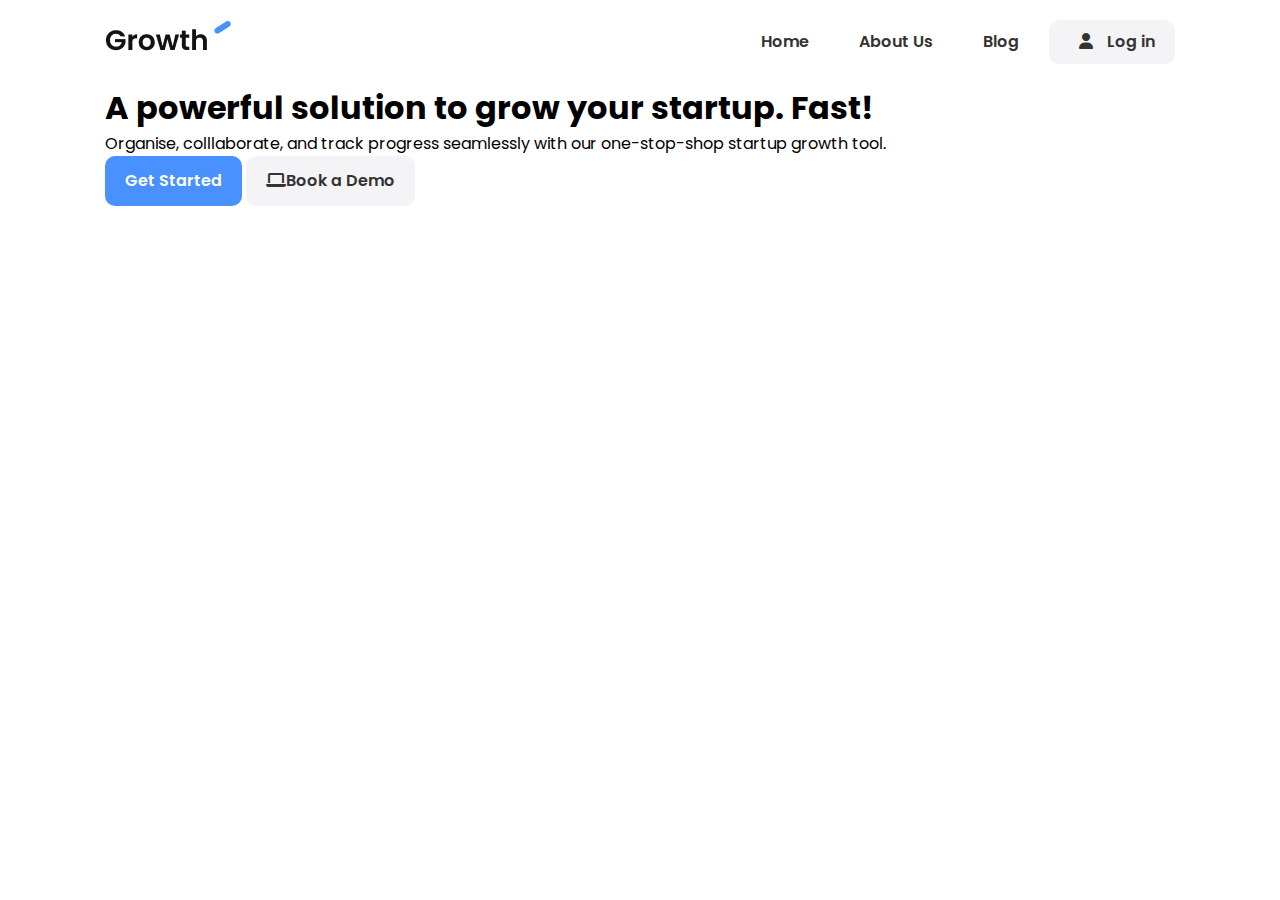
==== Module Exercises/index.html @ d1ed1913 "Hero module started" ====
<!DOCTYPE html>
<html lang="en">
<head>
    <meta charset="UTF-8">
    <meta name="viewport" content="width=device-width, initial-scale=1.0">
    <title>Growth App</title>
    <link rel="preconnect" href="https://fonts.googleapis.com">
    <link rel="preconnect" href="https://fonts.gstatic.com" crossorigin>
    <link href="https://fonts.googleapis.com/css2?family=Poppins:wght@300;400;600;700&display=swap" rel="stylesheet">
    <link rel="stylesheet" href="https://cdnjs.cloudflare.com/ajax/libs/font-awesome/6.7.2/css/all.min.css" integrity="sha512-Evv84Mr4kqVGRNSgIGL/F/aIDqQb7xQ2vcrdIwxfjThSH8CSR7PBEakCr51Ck+w+/U6swU2Im1vVX0SVk9ABhg==" crossorigin="anonymous" referrerpolicy="no-referrer" />



    <link rel="stylesheet" href="CSS/style.css">
    <link rel="shortcut icon" href="images/favicon.ico" type="image/x-icon">
</head>
<!--<body>
    <nav class="navbar">
        <div class="container">
            <div class="logo">
                <a href="index.html">
                    <img src="images/logo.png" alt="logo">
                </a>
            </div>

            <div class="main-menu">
                <ul>
                    <li>
                        <a href="index.html">Home</a>
                    </li>

                    <li>
                        <a href="#">About Us</a>
                    </li>

                    <li>
                        <a href="#">Blog</a>
                    </li>

                    <li>
                        <a class="btn btn-dark" href="#">
                            <i class="fas fa-user"></i> Log in
                        </a>
                    </li>
                </ul>
            </div>
        </div>
    </nav>

    <script src="js/main.js"></script> -->
<body>
    <nav class="navbar">
        <div class="container">
            <div class="logo">
                <a href="index.html">
                    <img src="images/logo.png" alt="logo">
                </a>
            </div>

            <div class="main-menu">
                <ul>
                    <li>
                        <a href="index.html">Home</a>
                    </li>
                    <li>
                        <a href="#">About Us</a>
                    </li>
                    <li>
                        <a href="#">Blog</a>
                    </li>
                    <li>
                        <a class="btn" href="#">
                            <i class="fas fa-user"></i> Log in
                        </a>
                    </li>
                </ul>
            </div>
        </div>
    </nav>

    <!--Hero-->
    <section class="hero">
        <div class="container">
            <div class="hero-content">
                <h1 class="hero-heading text-xxl">
                    A powerful solution to grow your startup. Fast!
                </h1>
                <p class="hero-text">
                    Organise, colllaborate, and track progress seamlessly with our one-stop-shop startup growth tool.
                </p>
                <div class="hero-buttons">
                    <a href="#" class="btn btn-primary">Get Started</a>
                    <a href="#" class="btn"><i class="fas fa-laptop"></i>Book a Demo</a>
                </div>
            </div>
        </div>
    </section>

    
</body>
</html>
---- Module Exercises/CSS/style.css ----
*{
    box-sizing: border-box; /*when adding margin and padding it doesnt affect actual sizes of the elements*/
    margin: 0; /* takes away default margin and paddings */
    padding: 0; /*Everythings reset */
}

:root {
    --primary-color: #4891ff;
    --light-color: #f4f4f6;
    --dark-color: #111;
}


body {
    font-family: 'Poppins', sans-serif;
    font-size: 16px; /* Poppins font added with white background color of the body */
    line-height: 1.5;
    background: #fff;
}

a {
    text-decoration: none; /* takes away underlines */
    color: #333;
}

ul {
    list-style: none;
}

img {
    max-width: 100%; /*image added inside of a div with other widths will not break*/
}

/* Navbar */
.navbar {
    background: #fff;
    padding: 20px;
}

.navbar .container {
    display: flex;
    justify-content: space-between;
    align-items: center;
}

.navbar .main-menu ul {
    display: flex;
}

.navbar ul li a {
    padding: 10px 20px; 
    display: block;
    font-weight: 600;
    transition: 0.5s;

}

.navbar ul li a:hover {
    color: var(--primary-color);
}

.navbar ul li a i{
    margin-right: 10px;
}

.navbar ul li :last-child {
    margin-left: 10px;
}


/* Utility Classes */
.container {
    max-width: 1100px;
    margin: 0 auto; /* 0 for top bottom auto for left right*/
    padding: 0 15px;
}

.container-sm {         /* there will be another container-sm class */
    max-width: 800px;
    margin: 0 auto; /* 0 for top bottom auto for left right*/
    padding: 0 15px;
}


/*Buttons*/

.btn {    /* for the small user icon in the btn class */
    display: inline-block;
    padding: 13px 20px;
    background: var(--light-color);
    color: #333;
    font-weight: 600;
    text-decoration: none;
    border: none;
    border-radius: 10px;
    cursor: pointer;
    transition: 0.5s;
}

.btn :hover {
    opacity: 0.8;
}

.btn-primary {
    background: var(--primary-color);
    color: #fff;
}

.btn-dark {
    background: var(--dark-color);
    color: #fff;
}
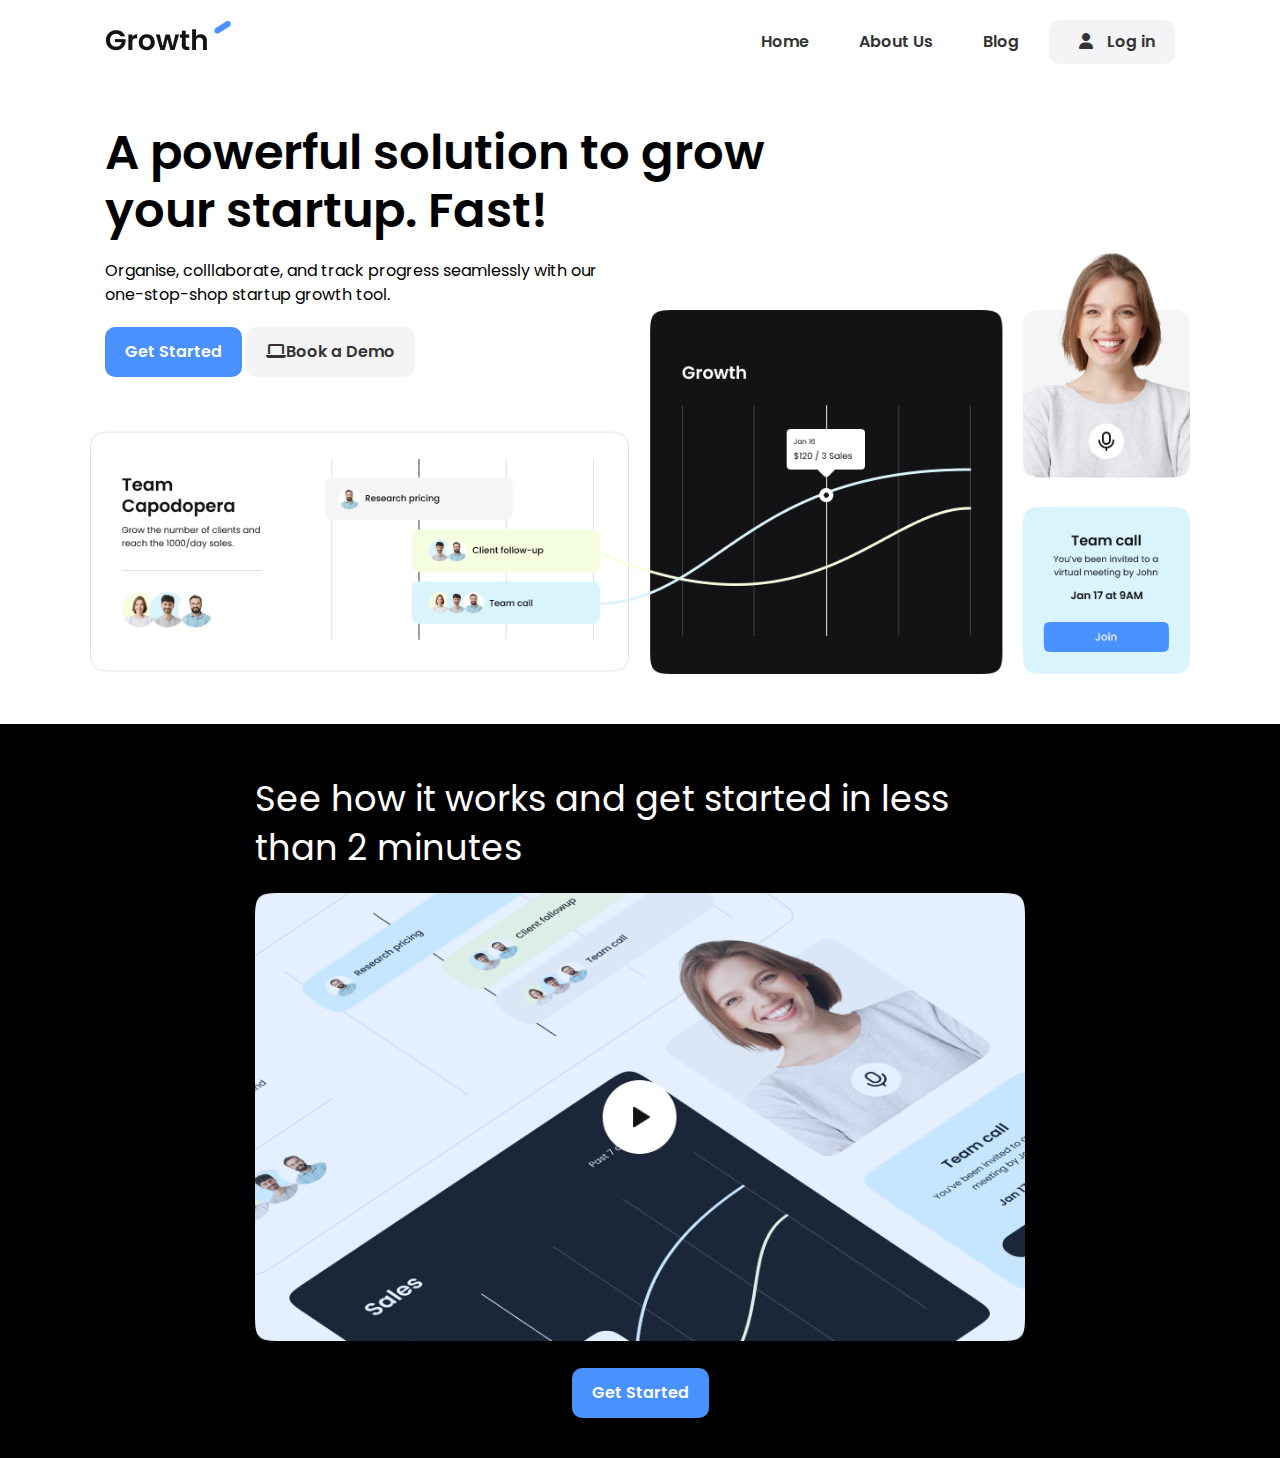
==== commit 379e5d3b: "Video section and hero section  added" ====
--- a/Module Exercises/index.html
+++ b/Module Exercises/index.html
@@ -96,6 +96,23 @@
         </div>
     </section>
 
+    <!--Video-->
+    <section class="video bg-black">
+        <div class="container-sm">
+            <h2 class="video-heading text-xl text-center">
+                See how it works and get started in less than 2 minutes
+            </h2>
+            <div class="video-content">
+                <a href="#">
+                    <img src="images/video-preview.png" alt="video" class="video-preview">
+                </a>
+
+                <a href="#" class="btn btn-primary">Get Started</a>
+
+            </div>
+
+        </div>
+    </section>
     
 </body>
 </html>--- a/Module Exercises/CSS/style.css
+++ b/Module Exercises/CSS/style.css
@@ -66,6 +66,45 @@
 .navbar ul li :last-child {
     margin-left: 10px;
 }
+
+/*hero */
+.hero {
+    margin-bottom: 50px;
+}
+
+.hero .container {
+    background: url('../images/hero-bg.png') no-repeat;
+    background-size: contain;
+    background-position: center bottom;
+    height: 550px;
+}
+
+.hero .hero-content {
+    width: 70%;
+}
+
+.hero .hero-text {
+    width: 70%;
+    margin-bottom: 20px;
+}
+
+/*Video*/
+
+.video {
+    padding: 10px 0 40px;
+}
+
+.video-content {
+    display: flex;
+    flex-direction: column;
+    align-items: center;
+}
+
+.video-preview {
+    margin-bottom: 20px;
+}
+
+
 
 
 /* Utility Classes */
@@ -111,3 +150,70 @@
     color: #fff;
 }
 
+.btn-block {
+    display: block;
+    width: 100%;
+}
+
+/* Text classes */
+
+.text-xxl {
+    font-size: 3rem;
+    line-height: 1.2;
+    font-weight: 600;
+    margin: 40px 0 20px;
+}
+
+.text-xl {
+    font-size: 2.2rem;
+    line-height: 1.4;
+    font-weight: normal;
+    margin: 40px 0 20px;
+}
+
+.text-lg {
+    font-size: 1.8rem;
+    line-height: 1.4;
+    font-weight: normal;
+    margin: 30px 0 20px;
+}
+
+.text-md {
+    font-size: 1.2rem;
+    line-height: 1.4;
+    font-weight: normal;
+    margin: 20px 0 10px;
+}
+
+.text-sm {
+    font-size: 0.9rem;
+    line-height: 1.4;
+    font-weight: normal;
+    margin: 10px 0 5px;
+}
+
+.text-centent {
+    text-align: center;
+}
+
+/*Background*/
+
+.bg-primary {
+    background: var(--primary-color);
+    color: #fff;
+}
+
+.bg-light {
+    background: var(--light-color);
+    color: #333;
+}
+
+.bg-dark {
+    background: var(--dark-color);
+    color: #fff;
+}
+
+.bg-black {
+    background: #000;
+    color: #fff;
+}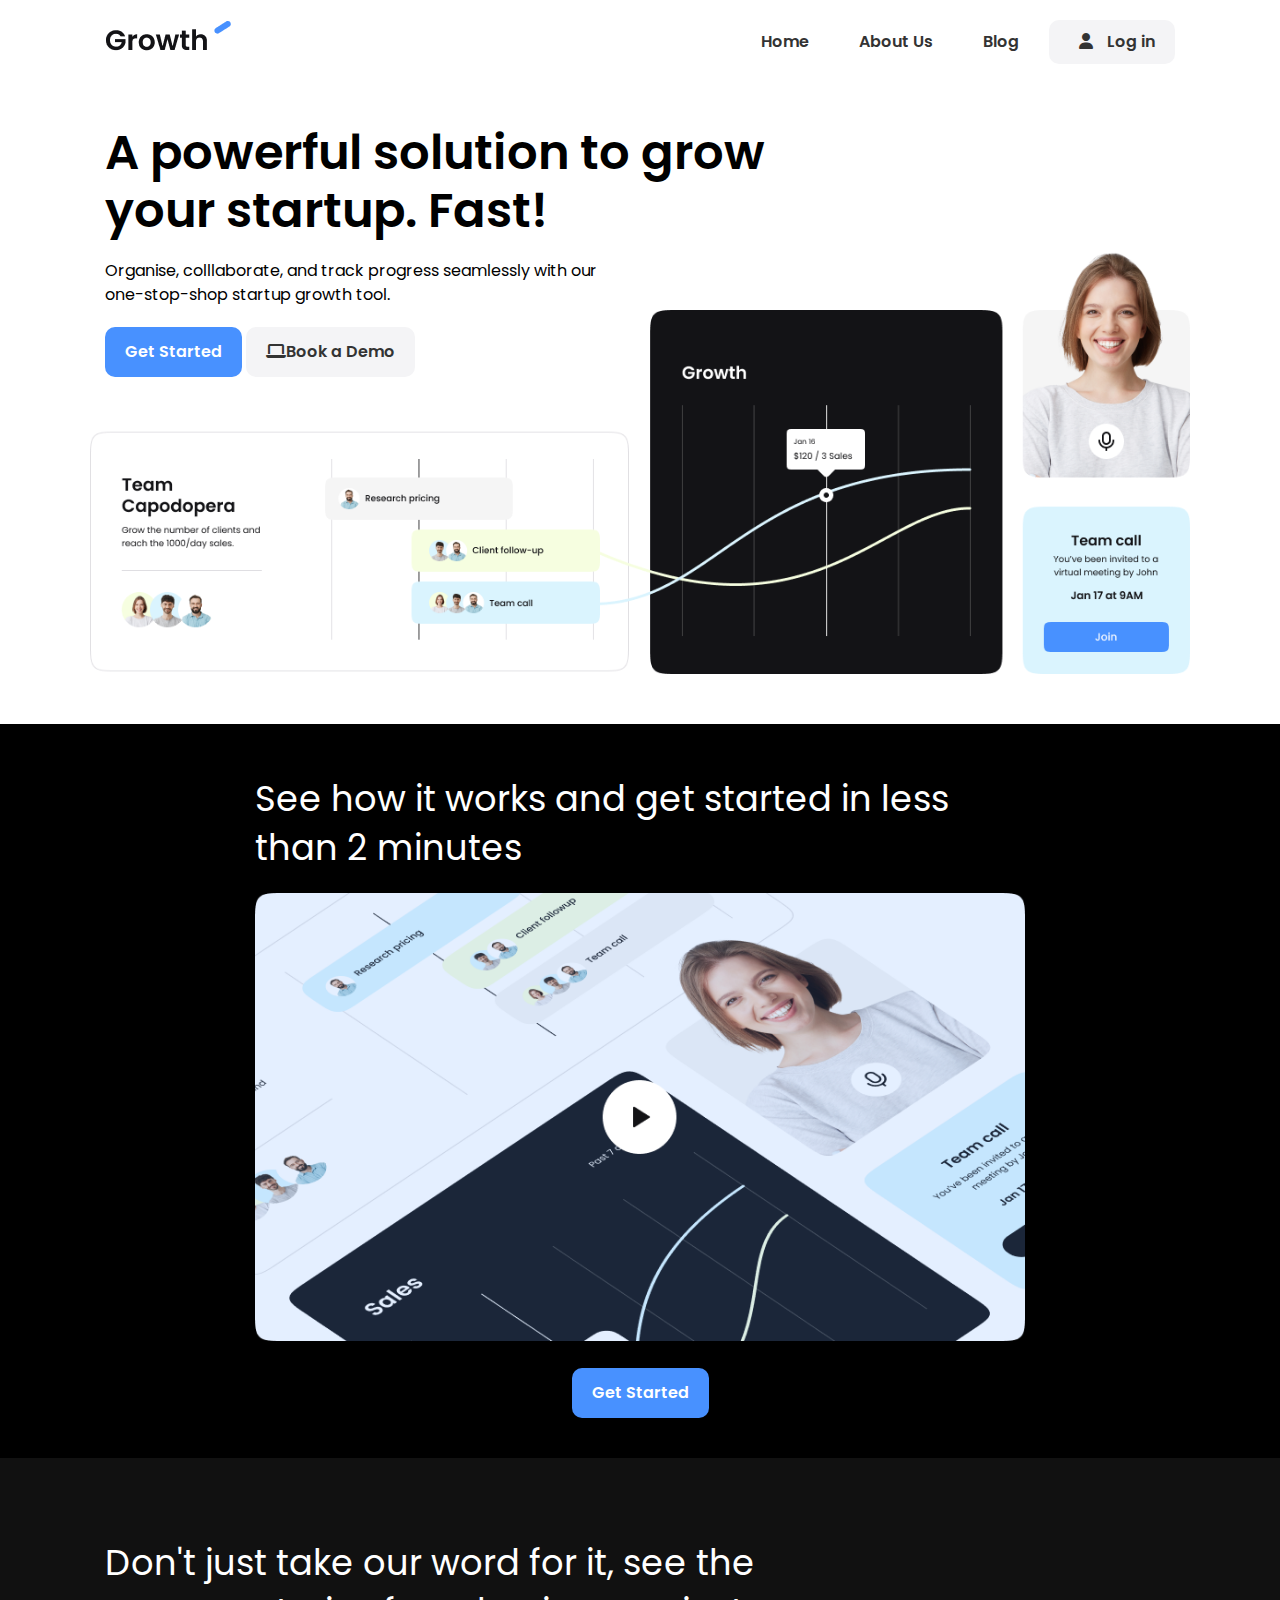
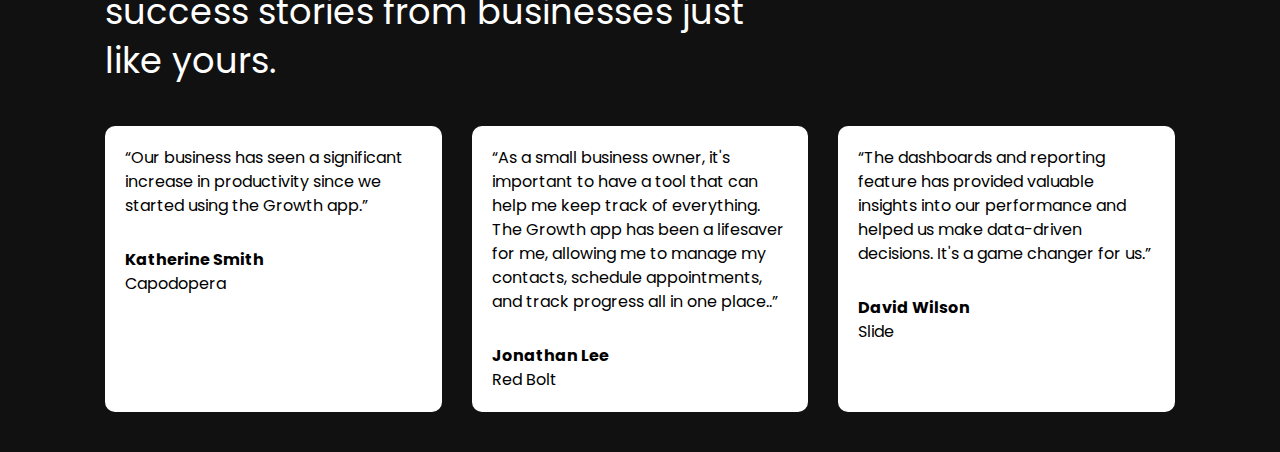
==== commit 80978f2f: "Testimonials section added and learned about CSS-Grid" ====
--- a/Module Exercises/index.html
+++ b/Module Exercises/index.html
@@ -113,6 +113,40 @@
 
         </div>
     </section>
+
+    <section class="testimonials bg-dark">
+        <div class="container">
+            <h3 class="testimonials-heading text-xl">Don't just take our word for it, see the success  stories from businesses just like yours.
+            </h3>
+
+            <div class="testimonials-grid">
+                <div class="card">
+                    <p>
+                        “Our business has seen a significant increase in productivity since we started using the Growth app.”
+                    </p>
+
+                    <p>Katherine Smith</p>
+                    <p>Capodopera</p>
+                </div>
+
+                <div class="card">
+                    <p>“As a small business owner, it's important to have a tool that can help me keep track of everything. The Growth app has been a lifesaver for me, allowing me to manage my contacts, schedule appointments, and track progress all in one place..”</p>
+
+                    <p>Jonathan Lee</p>
+                    <p>Red Bolt</p>
+                </div>
+
+                <div class="card">
+                    <p>“The dashboards and reporting feature has provided valuable insights into our performance and helped us make data-driven decisions. It's a game changer for us.”</p>
+
+                    <p>David Wilson</p>
+                    <p>Slide</p>
+                </div>
+
+
+            </div>
+        </div>
+    </section>
     
 </body>
 </html>--- a/Module Exercises/CSS/style.css
+++ b/Module Exercises/CSS/style.css
@@ -104,7 +104,27 @@
     margin-bottom: 20px;
 }
 
-
+/*Testimonials*/
+
+.testimonials {
+    padding: 40px 0;
+}
+
+.testimonials .testimonials-heading {
+    width: 700px;
+    margin-bottom: 40px;
+}
+
+.testimonials-grid {
+    display: grid;
+    grid-template-columns: repeat(3, 1fr);
+    gap: 30px;
+}
+
+.testimonials .card p:nth-child(2) {
+    margin-top: 30px;
+    font-weight: bold;
+}
 
 
 /* Utility Classes */
@@ -216,4 +236,14 @@
 .bg-black {
     background: #000;
     color: #fff;
+}
+
+
+/*card */
+
+.card {
+    background: #fff;
+    color: #000;
+    border-radius: 10px;
+    padding: 20px;
 }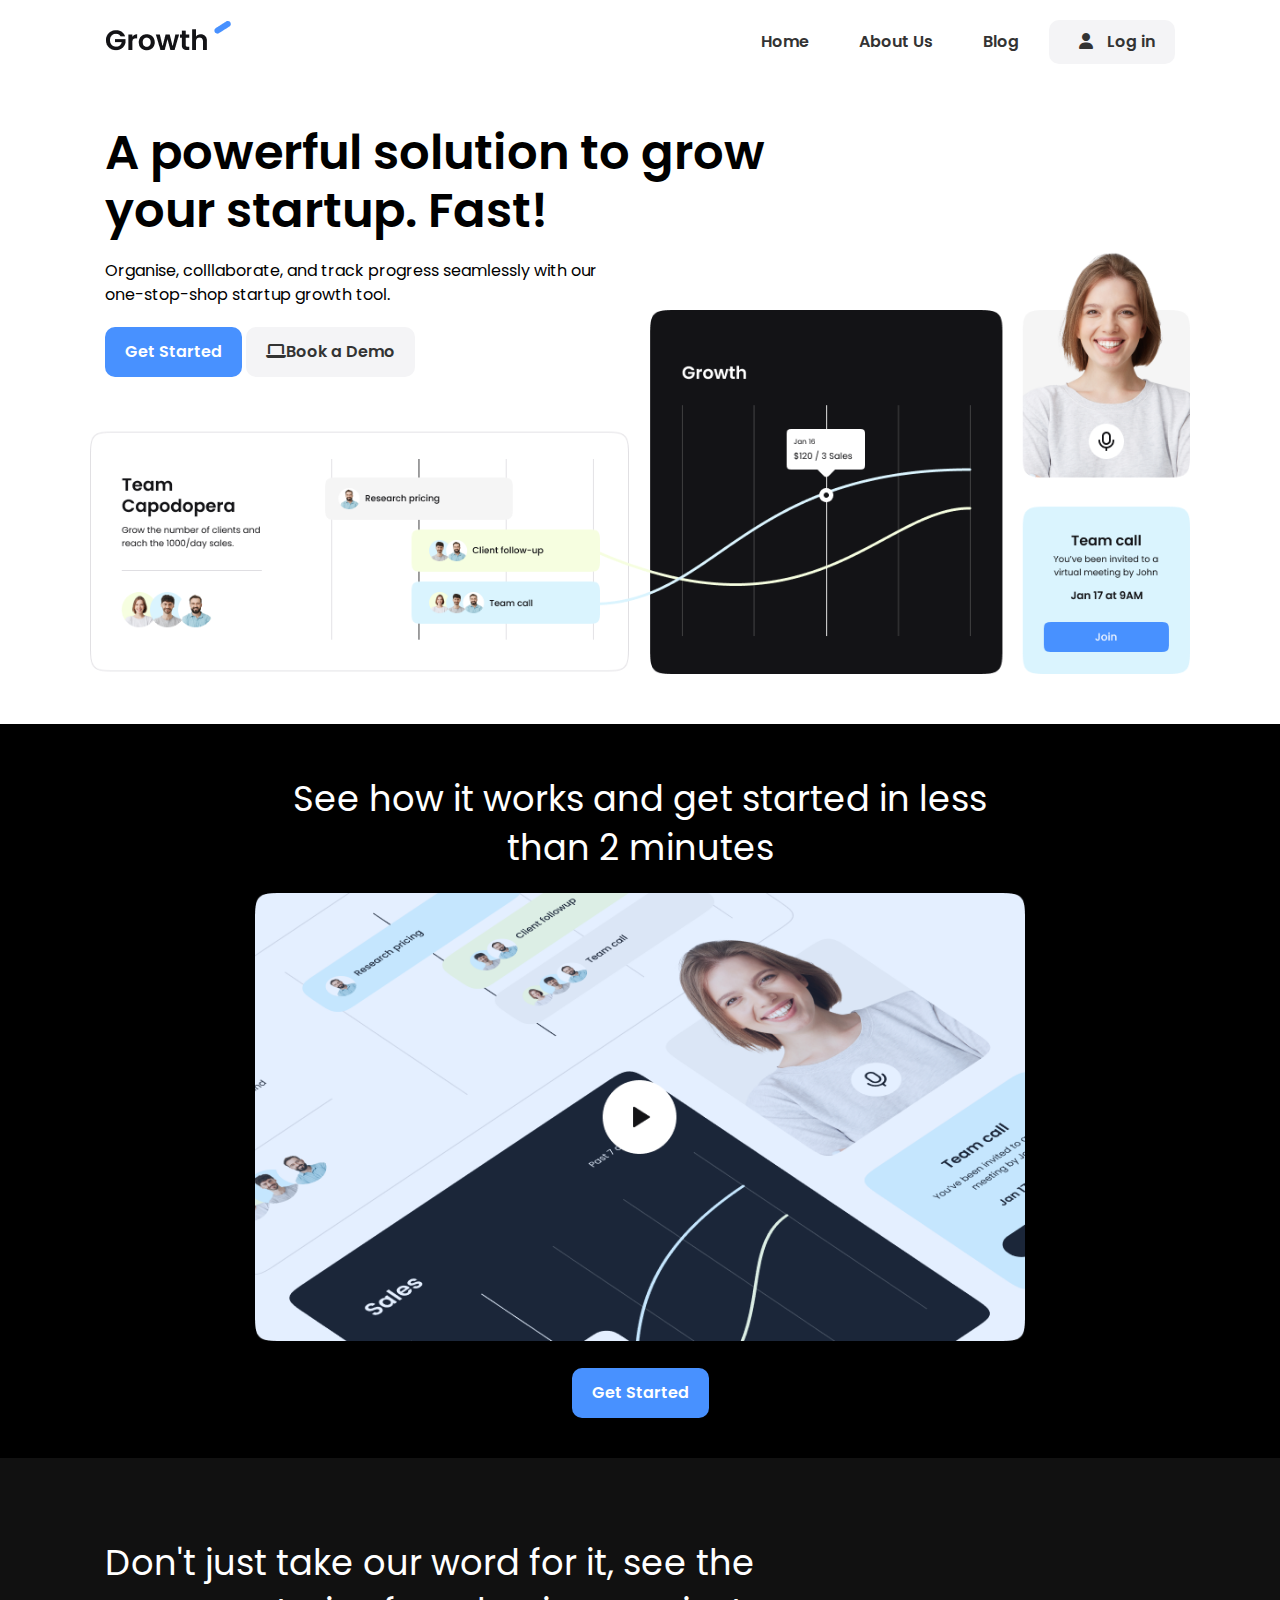
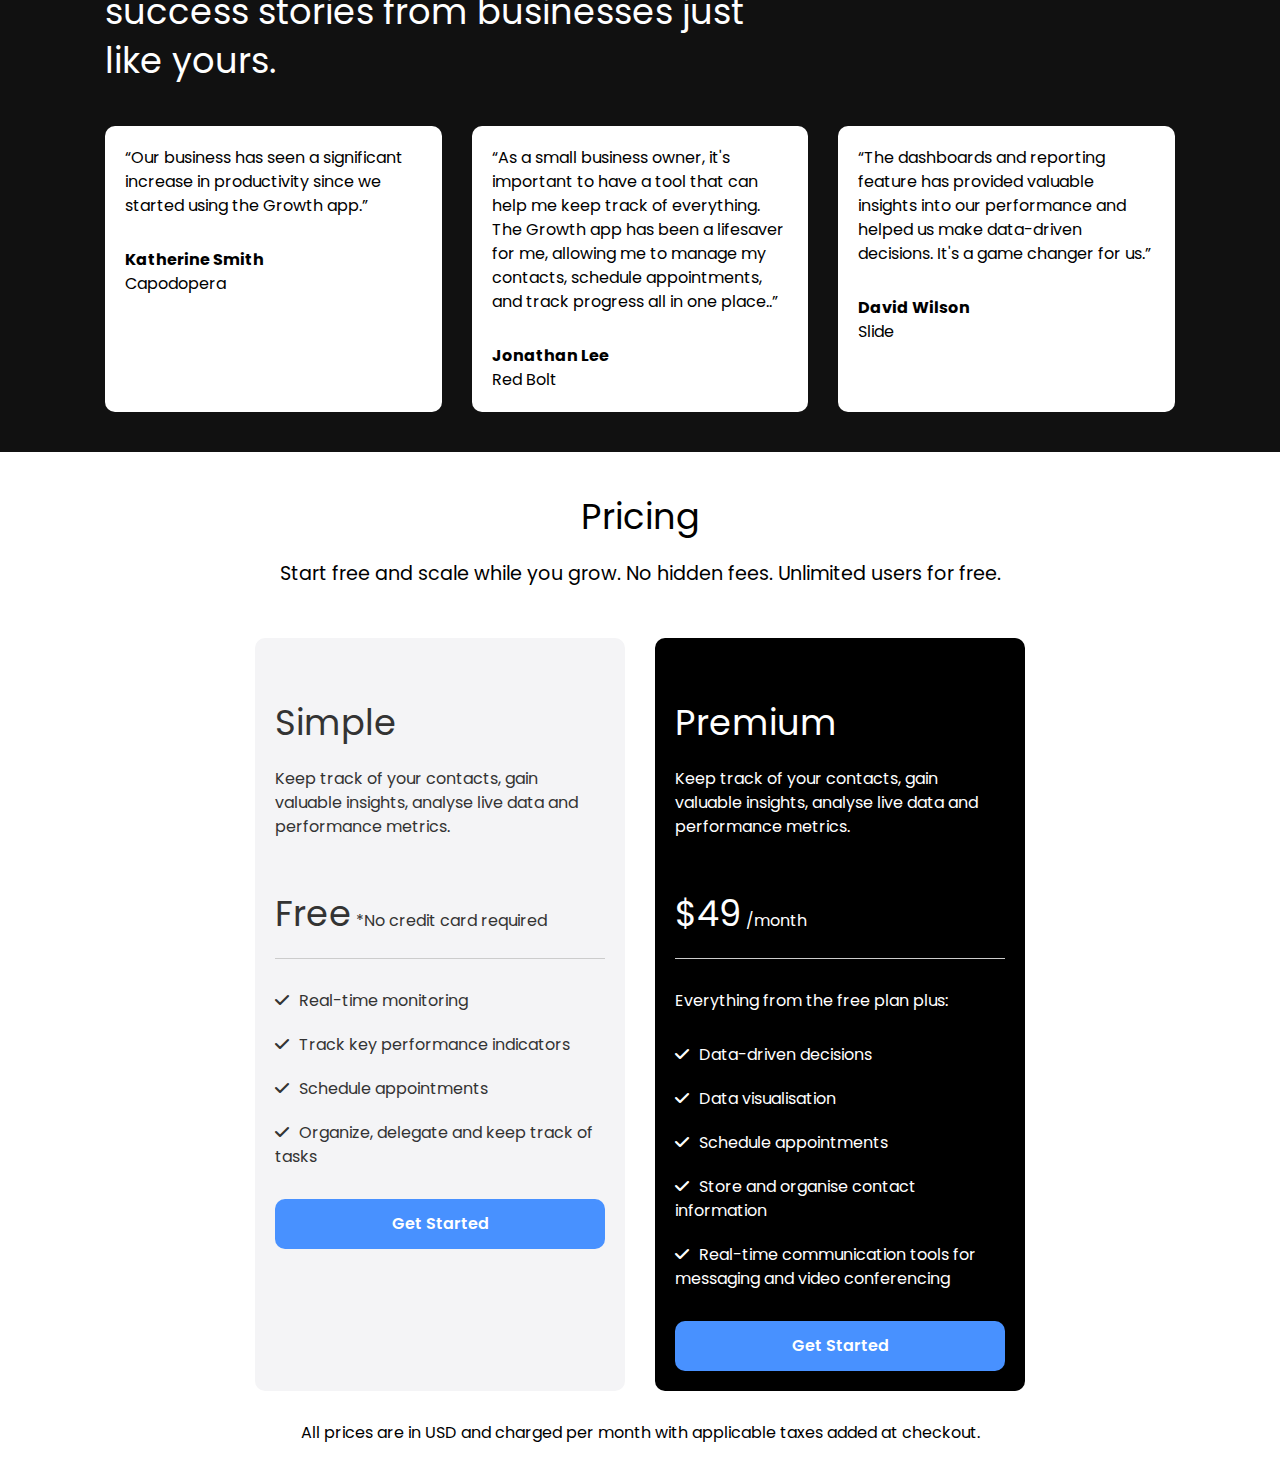
==== commit 28ade6ed: "pricing section is added with grid" ====
--- a/Module Exercises/index.html
+++ b/Module Exercises/index.html
@@ -147,6 +147,106 @@
             </div>
         </div>
     </section>
+
+    <!--Pricing-->
+    <section class="pricing">
+        <div class="container-sm">
+            <h3 class="pricing-heading text-xl text-center">
+                Pricing
+            </h3>
+
+            <p class="pricing-subheading text-md text-center">
+                Start free and scale while you grow. No hidden fees. Unlimited users for free.
+            </p>
+
+            <div class="pricing-grid">
+                <!--Pricing card 1-->
+                <div class="card bg-light">
+                    <div class="pricing-card-header">
+                        <h4 class="pricing-card-heading text-xl">
+                            Simple
+                        </h4>
+                        <p class="pricing-card-subheading">
+                            Keep track of your contacts, gain valuable insights, analyse live data and performance metrics.
+                        </p> 
+
+                        <p class="pricing-card-price">
+                            <span class="text-xl">Free</span>
+                            *No credit card required
+                        </p>
+
+                    </div>
+
+                    <div class="pricing-card-body">
+                        <ul>
+                            <li>
+                                <i class="fas fa-check"></i>Real-time monitoring
+                            </li>
+                            <li>
+                                <i class="fas fa-check"></i>Track key performance indicators
+                            </li>
+                            <li>
+                                <i class="fas fa-check"></i>Schedule appointments
+                            </li>
+                            <li>
+                                <i class="fas fa-check"></i>Organize, delegate and keep track of tasks
+                            </li>
+                        </ul>
+
+                        <a href="#" class="btn btn-primary btn-block">Get Started</a>
+
+                    </div>
+                </div>
+
+                <!--Pricing card 2-->
+                <div class="card bg-black">
+                    <div class="pricing-card-header">
+                        <h4 class="pricing-card-heading text-xl">
+                            Premium
+                        </h4>
+                        <p class="pricing-card-subheading">
+                            Keep track of your contacts, gain valuable insights, analyse live data and performance metrics.
+                        </p> 
+
+                        <p class="pricing-card-price">
+                            <span class="text-xl">$49</span>
+                            /month
+                        </p>
+
+                    </div>
+
+                    <div class="pricing-card-body">
+                        <p>Everything from the free plan plus:</p>
+                        <ul>
+                            <li>
+                                <i class="fas fa-check"></i>Data-driven decisions
+                            </li>
+                            <li>
+                                <i class="fas fa-check"></i>Data visualisation
+                            </li>
+                            <li>
+                                <i class="fas fa-check"></i>Schedule appointments
+                            </li>
+                            <li>
+                                <i class="fas fa-check"></i>Store and organise contact information
+                            </li>
+                            <li>
+                                <i class="fas fa-check"></i>Real-time communication tools for messaging and video conferencing
+                            </li>
+                        </ul>
+
+                        <a href="#" class="btn btn-primary btn-block">Get Started</a>
+
+                    </div>
+                </div>
+
+
+            </div>
+            <p class="pricing-card-footer text-center">
+                All prices are in USD and charged per month with applicable taxes added at checkout.
+            </p>
+        </div>
+    </section>
     
 </body>
 </html>--- a/Module Exercises/CSS/style.css
+++ b/Module Exercises/CSS/style.css
@@ -126,6 +126,40 @@
     font-weight: bold;
 }
 
+/*Pricing grid*/
+
+.pricing-grid {
+    display: grid;
+    grid-template-columns: repeat(2, 1fr);
+    gap: 30px;
+    margin-top: 50px;
+}
+
+.pricing .pricing-card-subheading {
+    margin-bottom: 30px;
+}
+
+.pricing .pricing-card-price {
+    margin-bottom: 30px;
+    padding: 20px 0;
+    border-bottom: 1px solid #ccc;
+}
+
+.pricing ul {
+    margin: 30px 0;
+}
+
+.pricing ul li {
+    margin-bottom: 20px;
+}
+
+.pricing ul li i {
+    margin-right: 10px;
+}
+
+.pricing .pricing-card-footer {
+    margin: 30px 0;
+}
 
 /* Utility Classes */
 .container {
@@ -138,6 +172,15 @@
     max-width: 800px;
     margin: 0 auto; /* 0 for top bottom auto for left right*/
     padding: 0 15px;
+}
+
+/*card */
+
+.card {
+    background: #fff;
+    color: #000;
+    border-radius: 10px;
+    padding: 20px;
 }
 
 
@@ -153,6 +196,7 @@
     border: none;
     border-radius: 10px;
     cursor: pointer;
+    text-align: center;
     transition: 0.5s;
 }
 
@@ -212,7 +256,7 @@
     margin: 10px 0 5px;
 }
 
-.text-centent {
+.text-center {
     text-align: center;
 }
 
@@ -239,11 +283,3 @@
 }
 
 
-/*card */
-
-.card {
-    background: #fff;
-    color: #000;
-    border-radius: 10px;
-    padding: 20px;
-}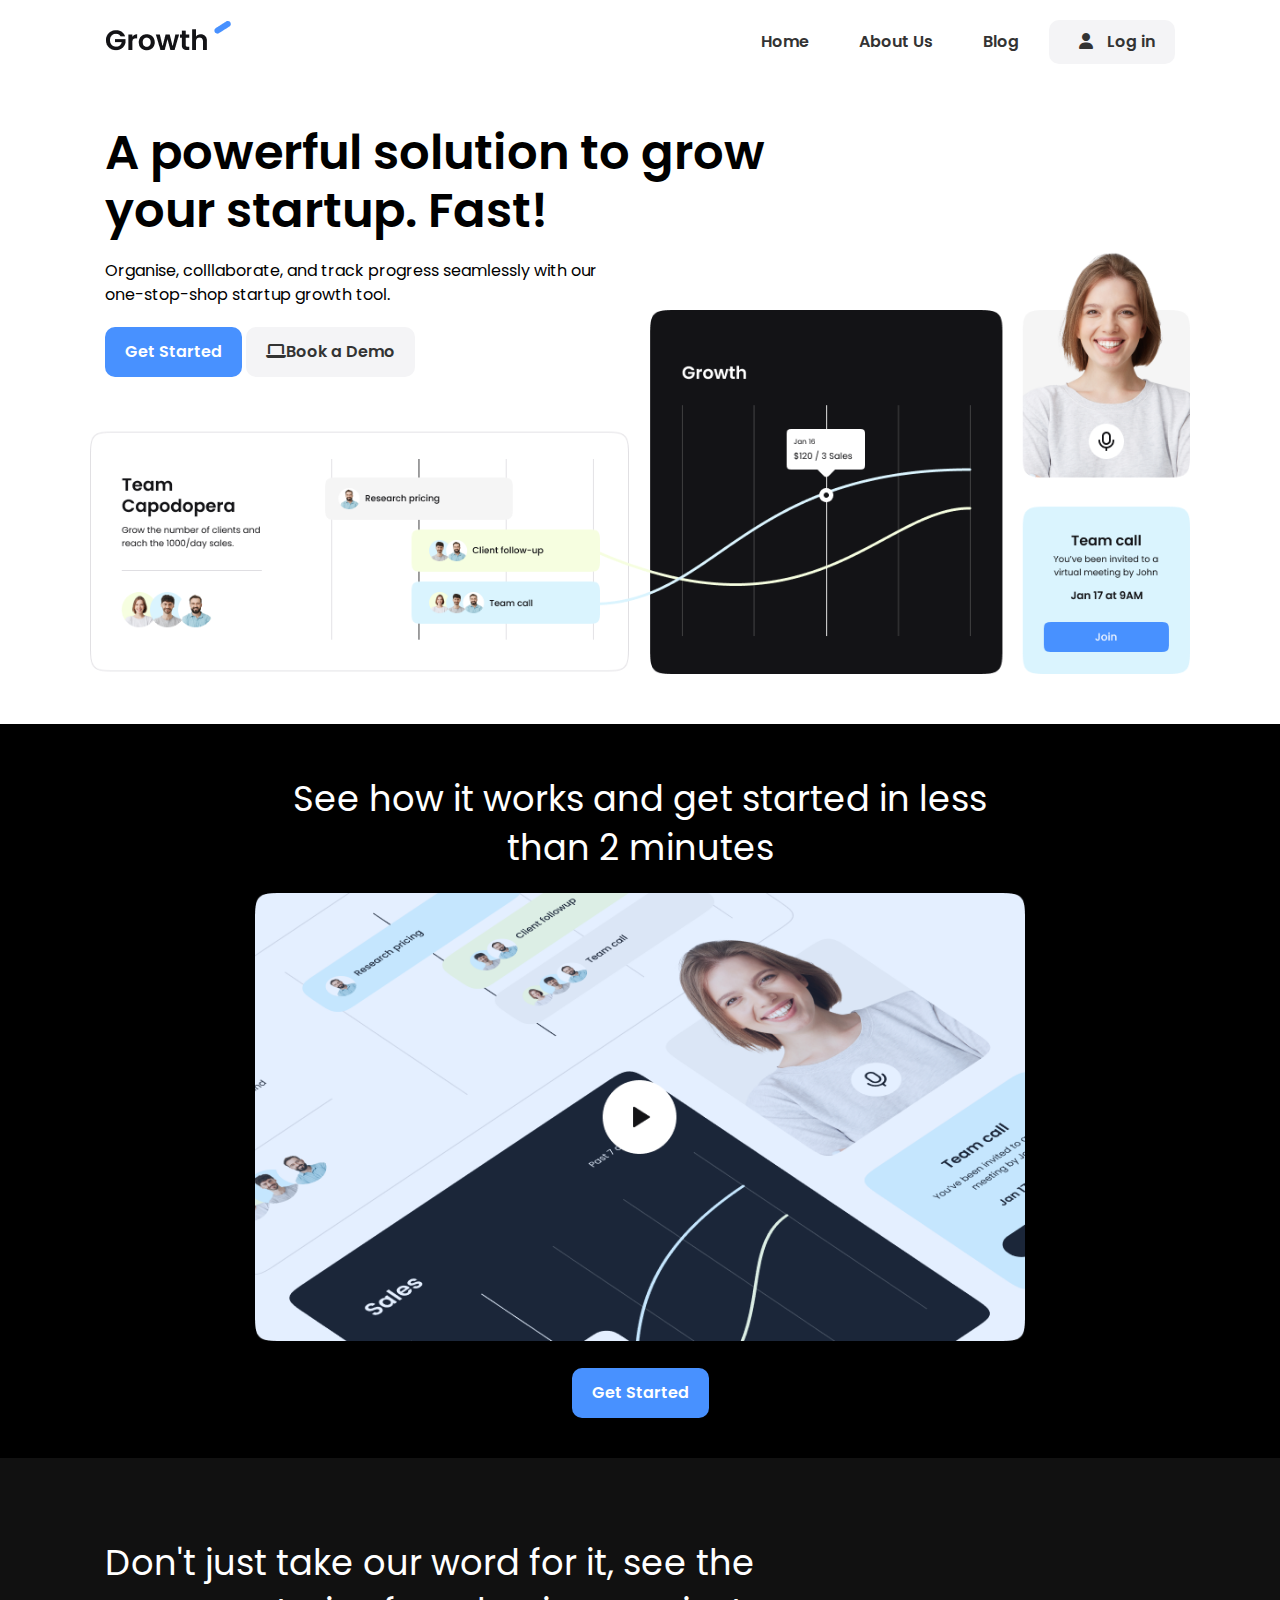
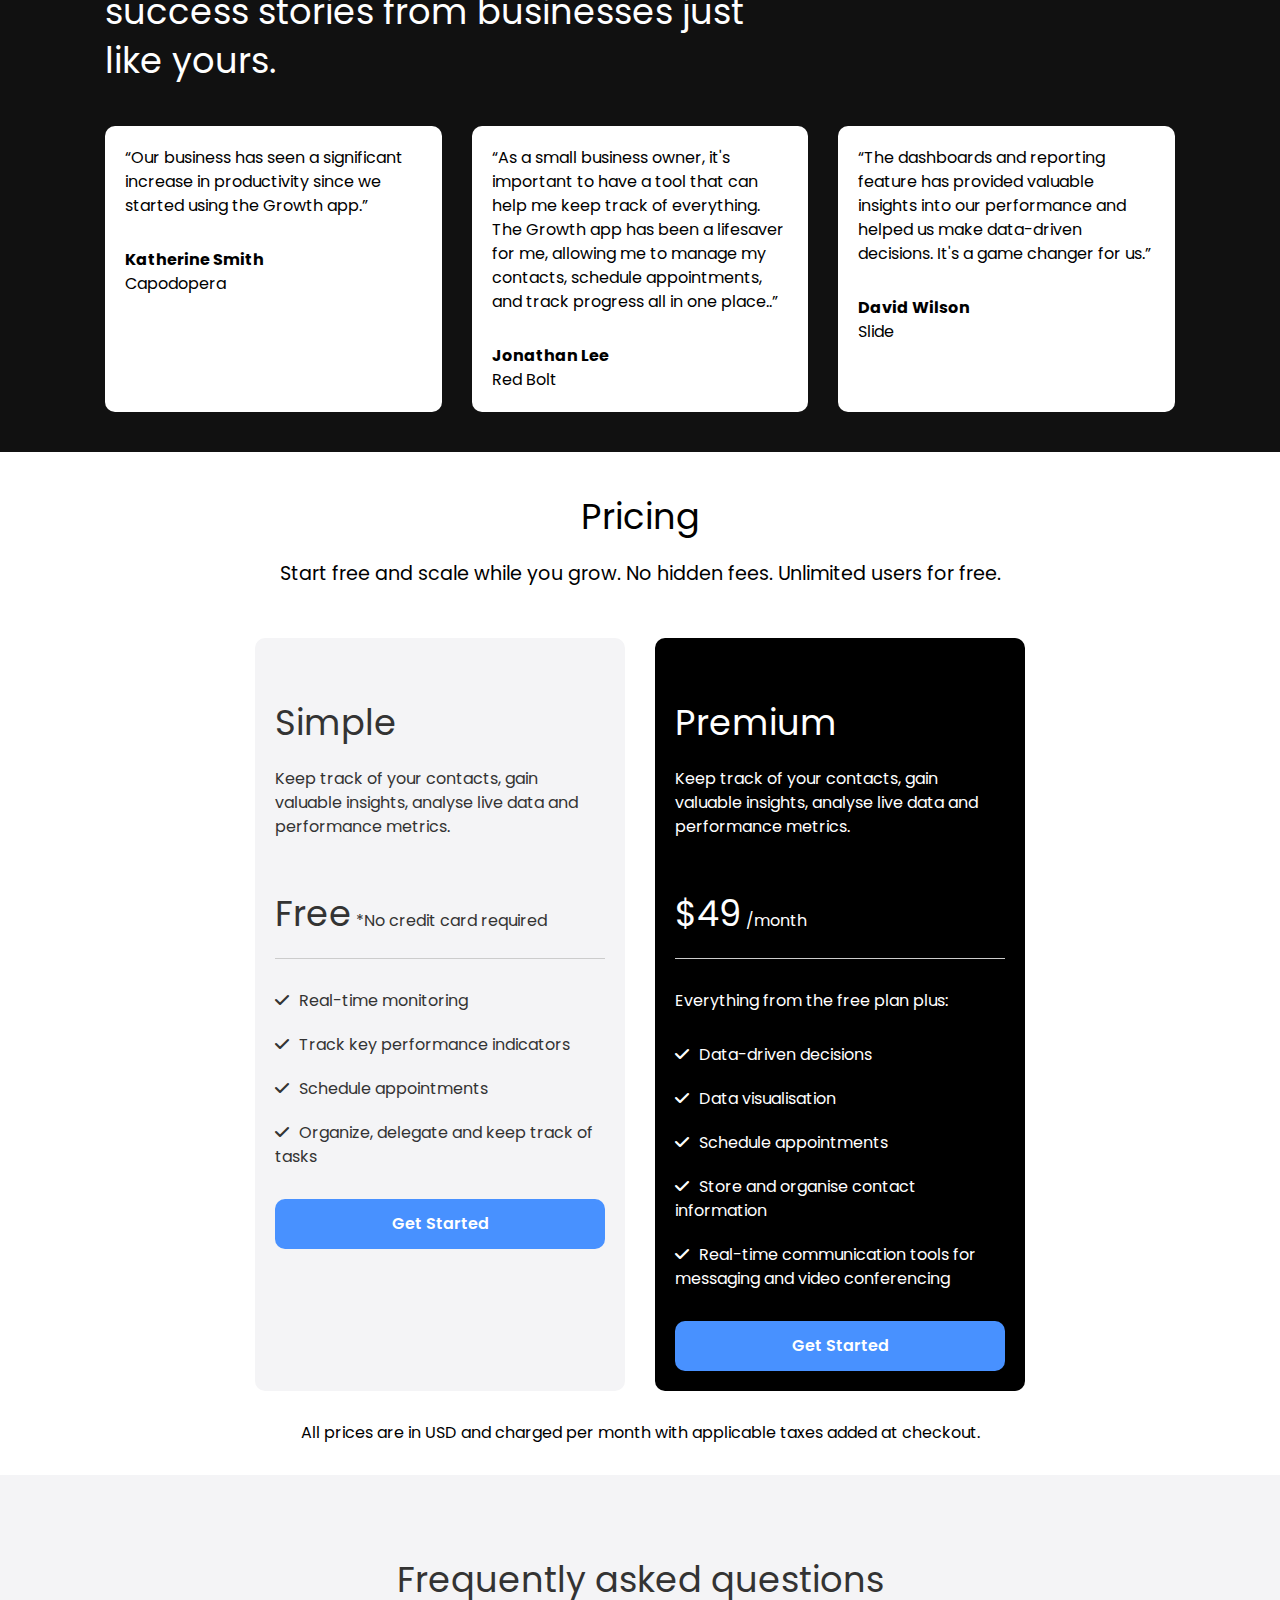
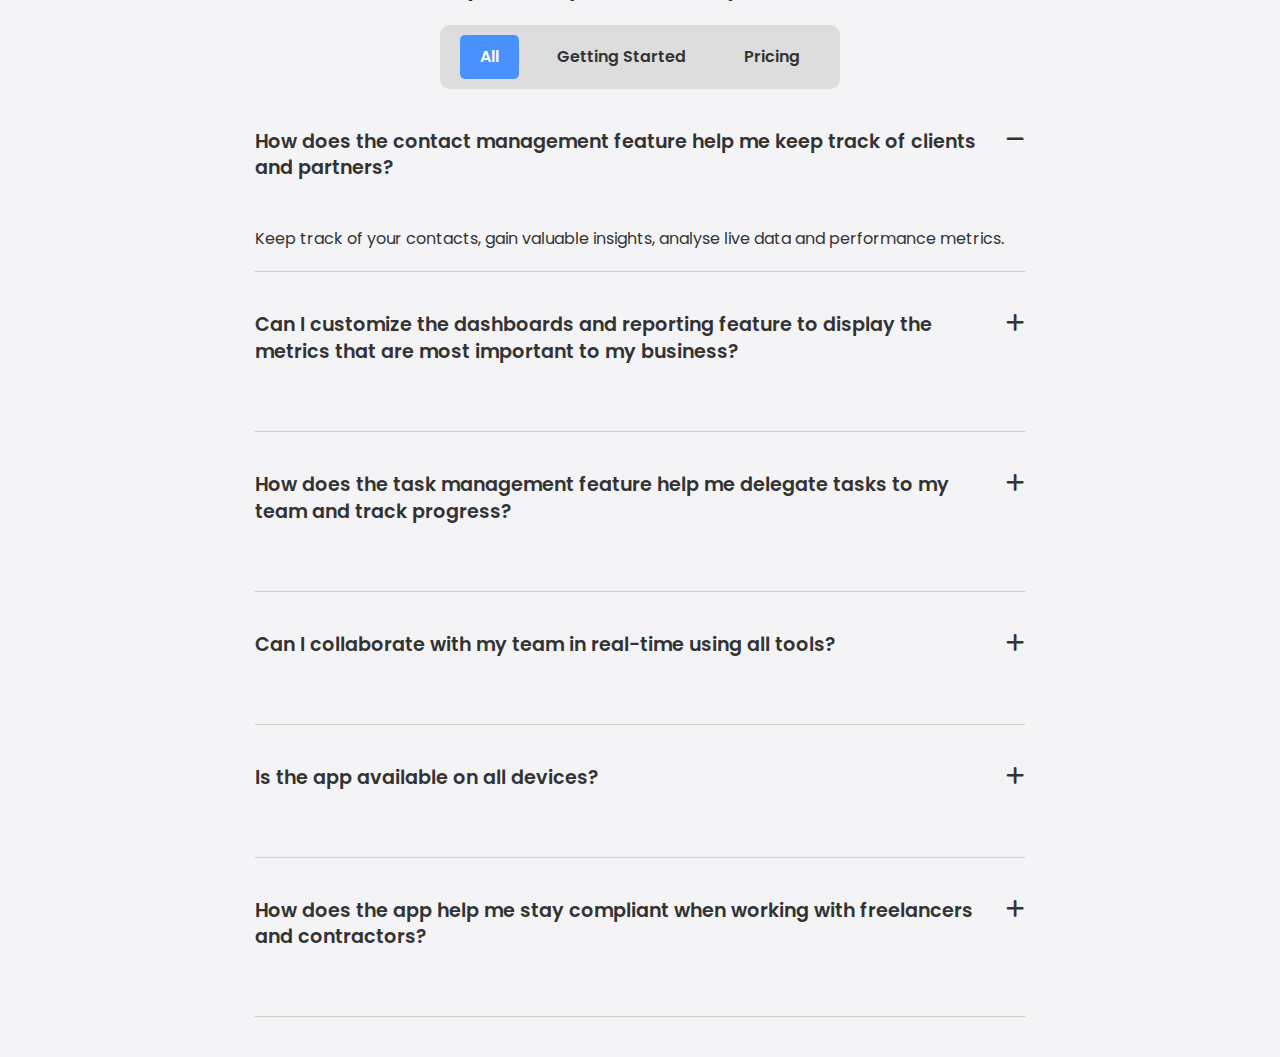
==== commit f20cd8a7: "FAQ section added" ====
--- a/Module Exercises/index.html
+++ b/Module Exercises/index.html
@@ -247,6 +247,118 @@
             </p>
         </div>
     </section>
-    
+
+    <section class="faq bg-light">
+        <div class="container-sm">
+            <h3 class="text-xl text-center">
+                Frequently asked questions
+            </h3>
+            <ul class="faq-menu">
+                <li class="active">All</li>
+                <li>Getting Started</li>
+                <li>Pricing</li>
+            </ul>
+
+            <div class="faq-content">
+                <div class="faq-group">
+                    <div class="faq-group-header">
+                        <h4 class="text-md">
+                            How does the contact management feature help me keep track of clients and partners?
+                        </h4>
+                        <i class="fas fa-minus"></i>
+                    </div>
+                    <div class="faq-group-body open">
+                        <p>Keep track of your contacts, gain valuable insights, analyse live data and performance metrics.</p>
+                    </div>
+
+                </div>
+
+                <div class="faq-group">
+                    <div class="faq-group-header">
+                      <h4 class="text-md">
+                        Can I customize the dashboards and reporting feature to display
+                        the metrics that are most important to my business?
+                      </h4>
+                      <i class="fas fa-plus"></i>
+                    </div>
+                    <div class="faq-group-body">
+                      <p>
+                        Lorem, ipsum dolor sit amet consectetur adipisicing elit. Ad
+                        culpa enim blanditiis rem ipsum aliquam, unde iste fugit
+                        praesentium eos?
+                      </p>
+                    </div>
+                  </div>
+        
+                  <div class="faq-group">
+                    <div class="faq-group-header">
+                      <h4 class="text-md">
+                        How does the task management feature help me delegate tasks to
+                        my team and track progress?
+                      </h4>
+                      <i class="fas fa-plus"></i>
+                    </div>
+                    <div class="faq-group-body">
+                      <p>
+                        Lorem ipsum dolor sit amet, consectetur adipisicing elit.
+                        Incidunt, a! Quaerat, voluptatum. Animi molestias ex quasi
+                        explicabo minima perferendis commodi.
+                      </p>
+                    </div>
+                  </div>
+        
+                  <div class="faq-group">
+                    <div class="faq-group-header">
+                      <h4 class="text-md">
+                        Can I collaborate with my team in real-time using all tools?
+                      </h4>
+                      <i class="fas fa-plus"></i>
+                    </div>
+                    <div class="faq-group-body">
+                      <p>
+                        Lorem, ipsum dolor sit amet consectetur adipisicing elit.
+                        Obcaecati doloremque assumenda aut dolorem recusandae quibusdam
+                        aliquid. Repellat animi quam vitae.
+                      </p>
+                    </div>
+                  </div>
+        
+                  <div class="faq-group">
+                    <div class="faq-group-header">
+                      <h4 class="text-md">Is the app available on all devices?</h4>
+                      <i class="fas fa-plus"></i>
+                    </div>
+                    <div class="faq-group-body">
+                      <p>
+                        Lorem, ipsum dolor sit amet consectetur adipisicing elit.
+                        Obcaecati doloremque assumenda aut dolorem recusandae quibusdam
+                        aliquid. Repellat animi quam vitae.
+                      </p>
+                    </div>
+                  </div>
+        
+                  <div class="faq-group">
+                    <div class="faq-group-header">
+                      <h4 class="text-md">
+                        How does the app help me stay compliant when working with
+                        freelancers and contractors?
+                      </h4>
+                      <i class="fas fa-plus"></i>
+                    </div>
+                    <div class="faq-group-body">
+                      <p>
+                        Lorem, ipsum dolor sit amet consectetur adipisicing elit.
+                        Obcaecati doloremque assumenda aut dolorem recusandae quibusdam
+                        aliquid. Repellat animi quam vitae.
+                      </p>
+                    </div>
+                  </div>
+        
+            </div>
+
+        </div>
+    </section>
+
+    <script src="js/main.js"></script>
 </body>
 </html>--- a/Module Exercises/CSS/style.css
+++ b/Module Exercises/CSS/style.css
@@ -160,6 +160,69 @@
 .pricing .pricing-card-footer {
     margin: 30px 0;
 }
+
+/*Faq*/
+
+.faq {
+    padding: 40px 0;
+}
+
+.faq .faq-group {
+    border-bottom: 1px solid #ccc;
+    padding-bottom: 20px;
+}
+
+.faq .faq-group .faq-group-header {
+    padding: 20px 0;
+    margin-bottom: 15px;
+    position: relative;
+}
+
+.faq .faq-group .faq-group-header h4 {
+    font-weight: 600;
+    width: 95%;
+}
+
+.faq .faq-group .faq-group-header i {
+    position: absolute;
+    right: 0;
+    top: 40px;
+    font-size: 1.3rem;
+    cursor: pointer;
+}
+
+.faq .faq-group .faq-group-body {
+    display: none;
+}
+
+.faq .faq-group .faq-group-body.open {          /* here .open works like if else statement. If it has a class named open then it'll show the body*/
+    display: block;
+}
+
+.faq ul.faq-menu {
+    max-width: 400px;
+    margin: auto;
+    display: flex;
+    justify-content: space-between;
+    align-items: center;
+    background: #ddd;
+    padding: 10px 20px;
+    border-radius: 10px;
+    font-weight: 600;
+    cursor: pointer;
+}
+
+.faq ul.faq-menu li {
+    padding: 10px 20px;
+    border-radius: 5px;
+    text-align: center;
+}
+
+.faq ul.faq-menu li.active {
+    background: var(--primary-color);
+    color: #fff;
+}
+
 
 /* Utility Classes */
 .container {
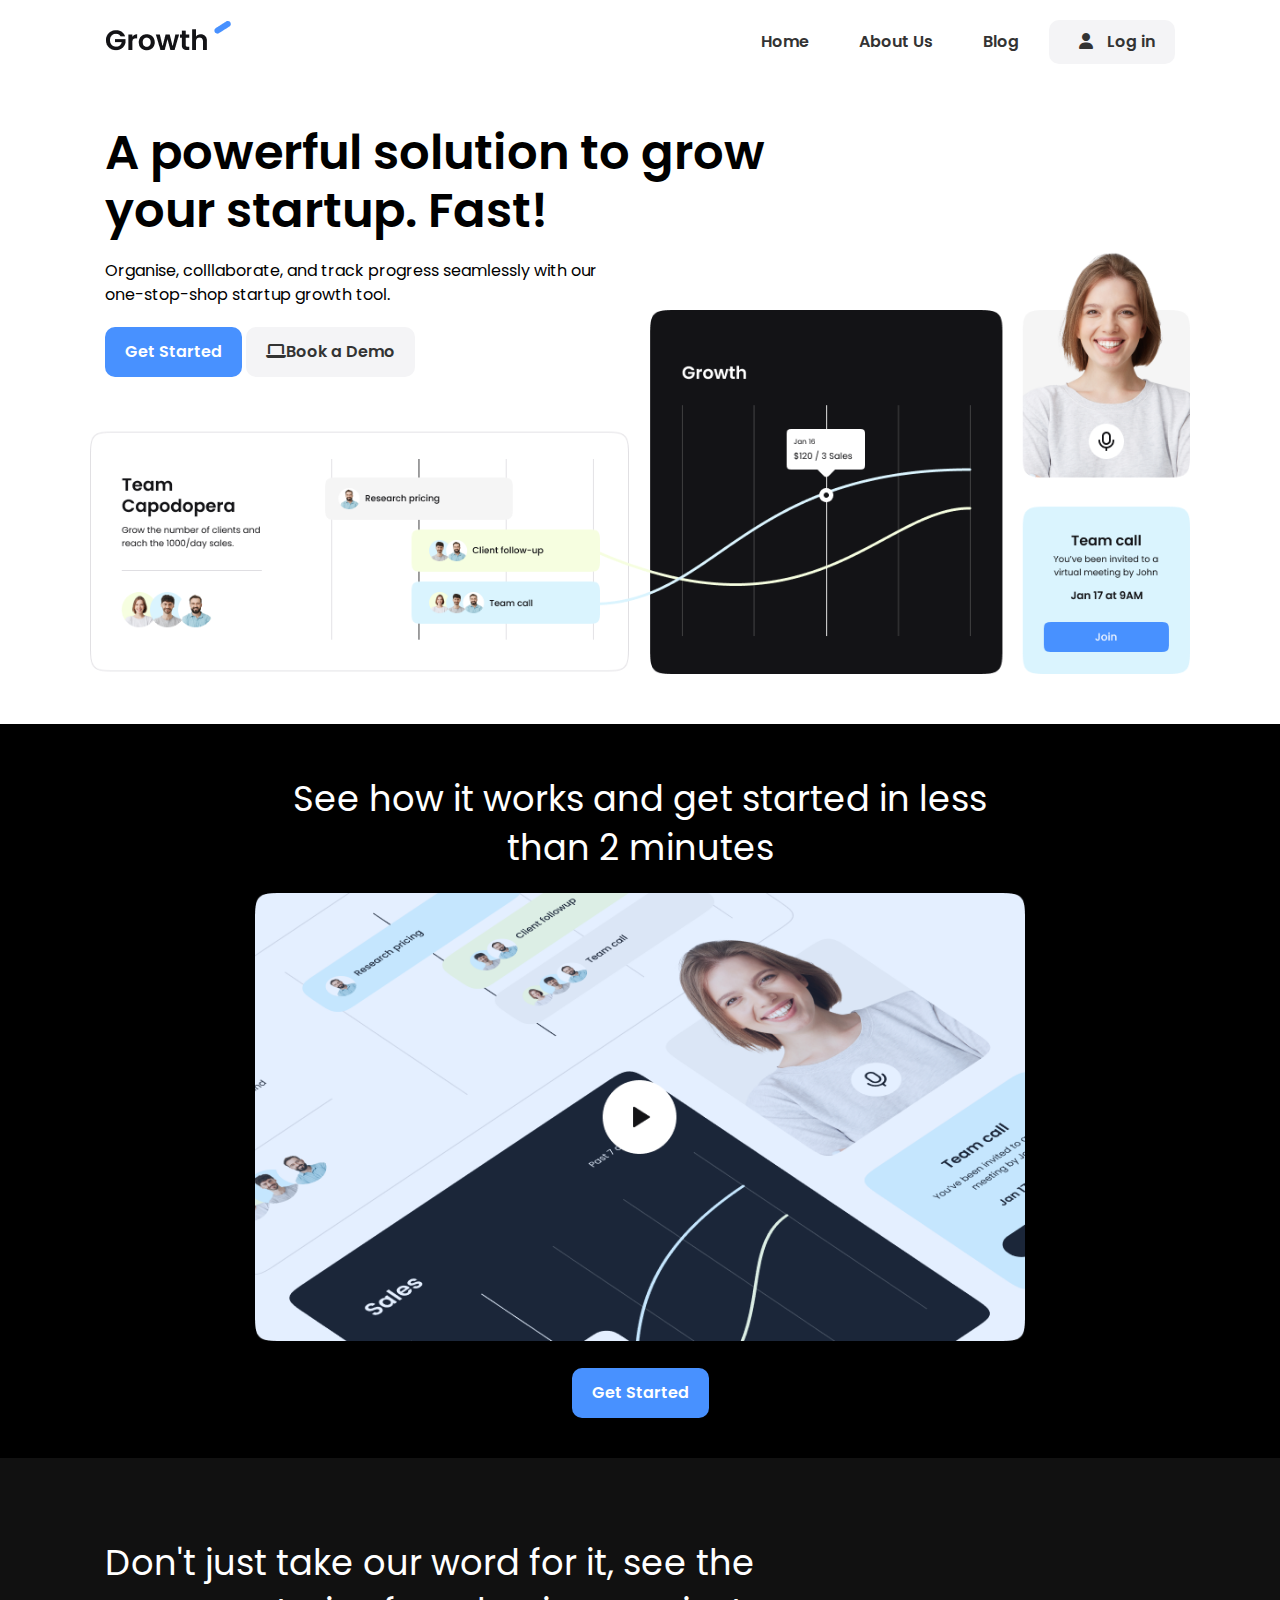
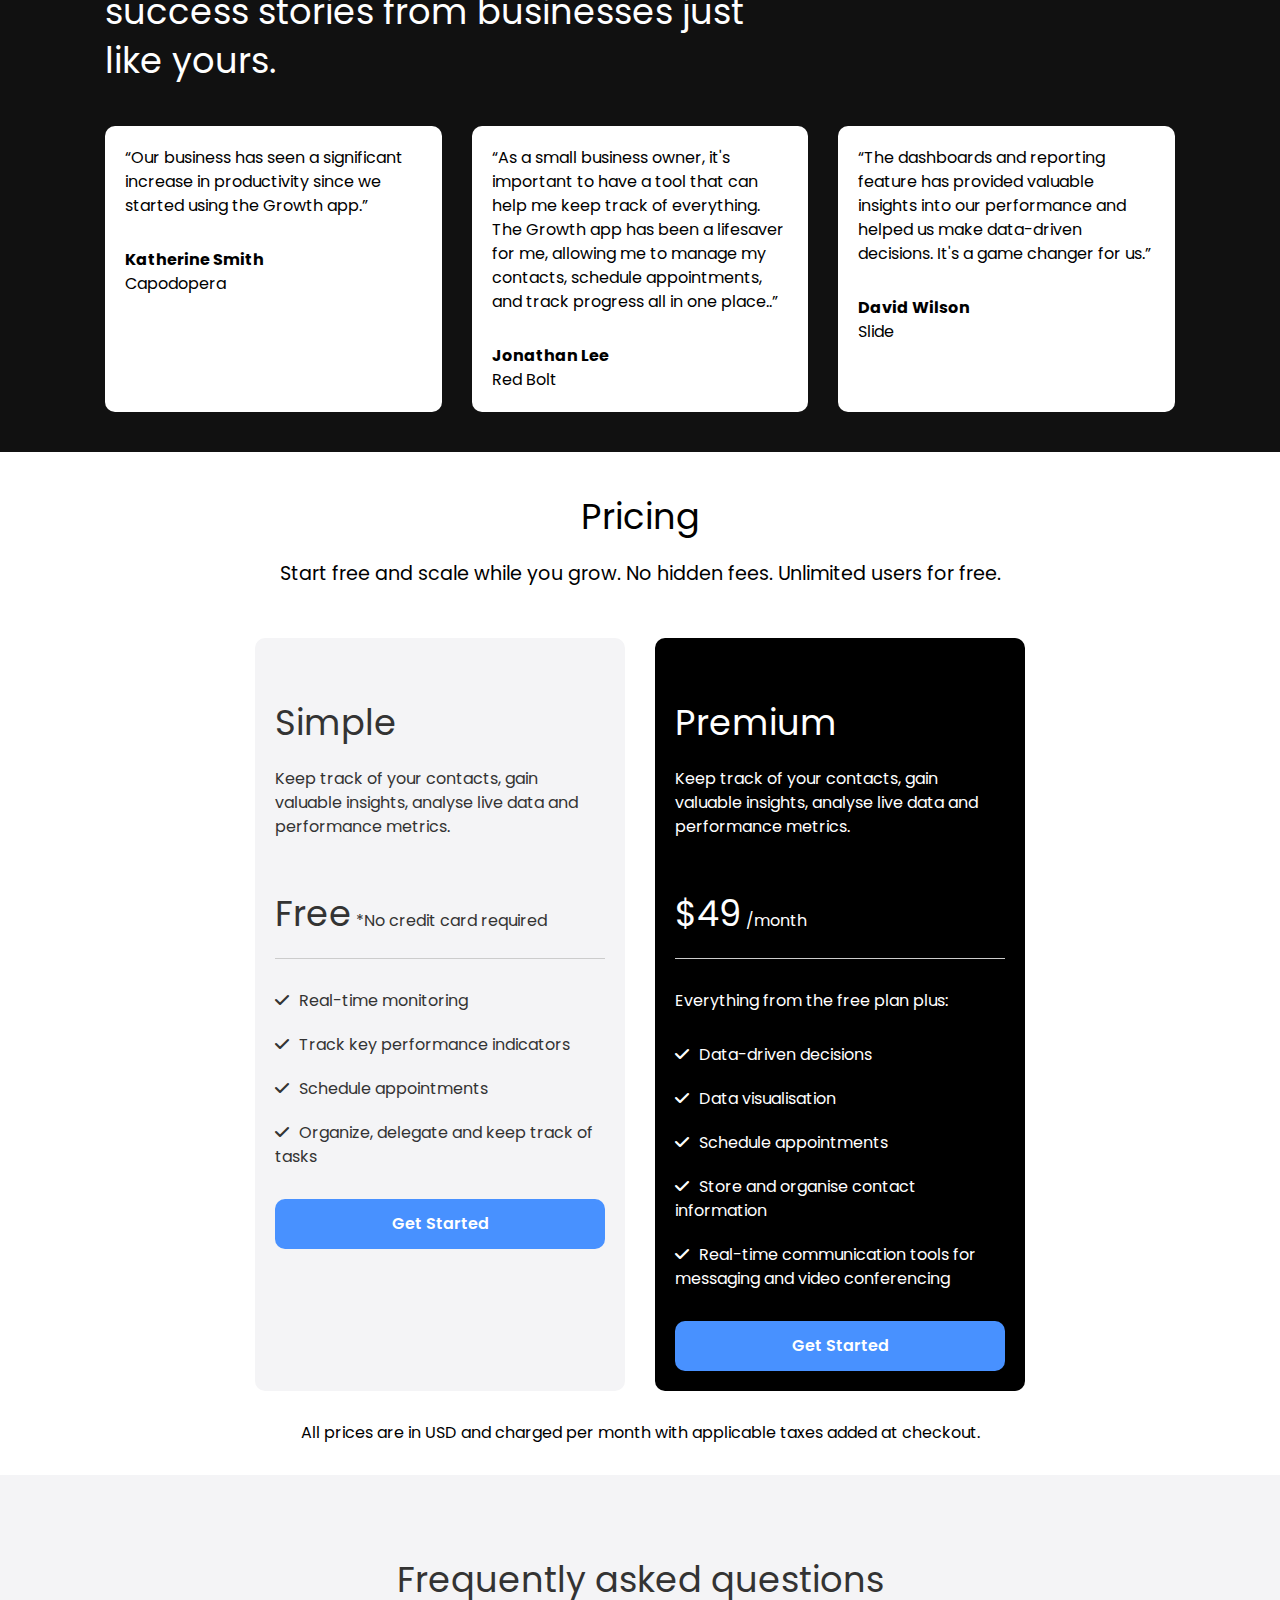
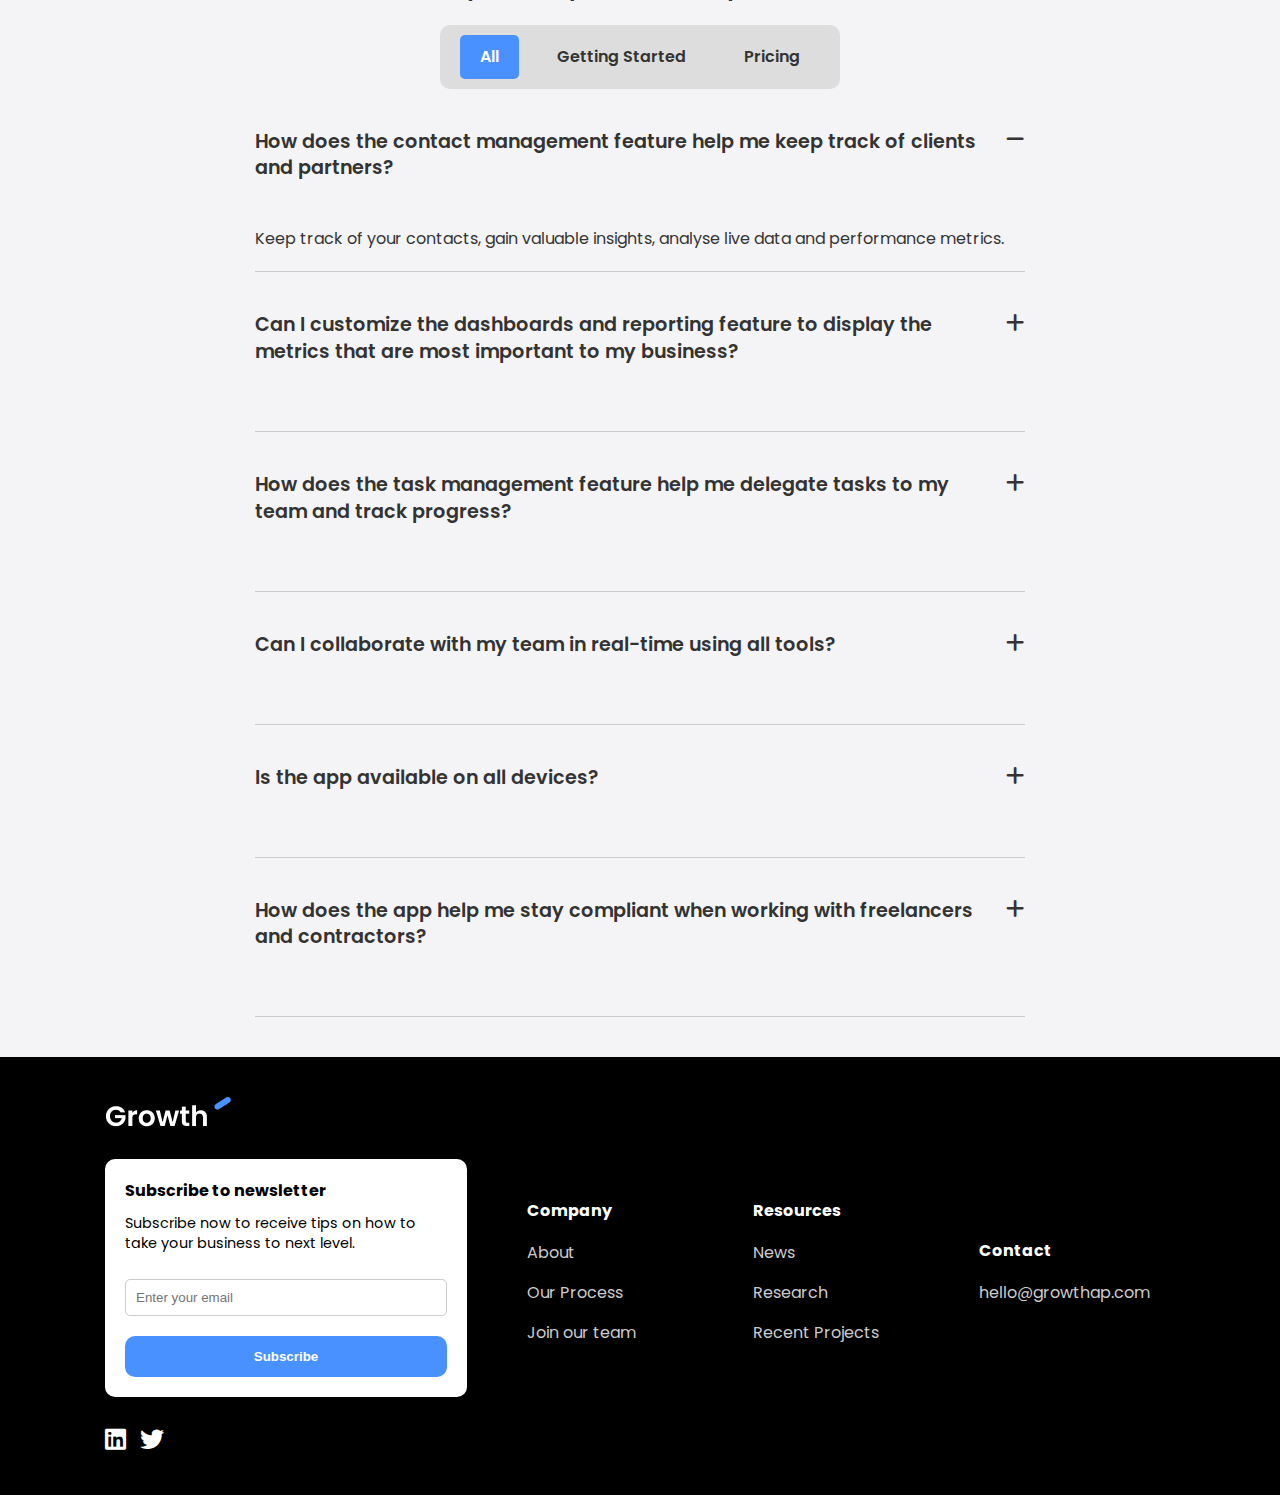
==== commit 81ce1be7: "Footer completed" ====
--- a/Module Exercises/index.html
+++ b/Module Exercises/index.html
@@ -248,6 +248,8 @@
         </div>
     </section>
 
+
+    <!--FAQ-->
     <section class="faq bg-light">
         <div class="container-sm">
             <h3 class="text-xl text-center">
@@ -359,6 +361,59 @@
         </div>
     </section>
 
+    <!--Footer-->
+    <footer class="footer bg-black">
+        <div class="container">
+            <div class="footer-grid">
+                <div>
+                    <a href="index.html">
+                        <img src="images/logo-white.png" alt="logo">
+                    </a>
+                    <div class="card">
+                        <h4>Subscribe to newsletter</h4>
+                        <p class="text-sm">
+                            Subscribe now to receive tips on how to take your business to next level.
+                        </p>
+                        <form >
+                            <input type="email" id="email" placeholder="Enter your email">
+                            <button type="submit" class="btn btn-primary btn-block">
+                                Subscribe
+                            </button>
+                        </form>
+                    </div>
+                    <i class="fab fa-linkedin"></i>
+                    <i class="fab fa-twitter"></i>
+                </div>
+
+                <div>
+                    <h4>Company</h4>
+                    <ul>
+                        <li><a href="#"> About </a> </li>
+                        <li><a href="#"> Our Process </a> </li>
+                        <li><a href="#"> Join our team </a> </li>
+                    </ul>
+                </div>
+
+                <div>
+                    <h4>Resources</h4>
+                    <ul>
+                        <li><a href="#"> News </a> </li>
+                        <li><a href="#"> Research </a> </li>
+                        <li><a href="#"> Recent Projects </a> </li>
+                    </ul>
+                </div>
+
+                <div>
+                    <h4>Contact</h4>
+                    <ul>
+                        <li><a href="#"> hello@growthap.com </a> </li>
+                    </ul>
+                </div>
+            </div>
+        </div>
+    </footer>
+
+
     <script src="js/main.js"></script>
 </body>
 </html>--- a/Module Exercises/CSS/style.css
+++ b/Module Exercises/CSS/style.css
@@ -223,6 +223,49 @@
     color: #fff;
 }
 
+/* Footer */
+
+.footer {
+    padding: 40px 0;
+}
+
+.footer h4 {
+    margin-bottom: 10px;
+}
+
+.footer a {
+    color: #ccc;
+}
+
+.footer ul li {
+    line-height: 2.5;
+}
+
+.footer i {
+    font-size: 1.5rem;
+    margin-right: 10px;
+}
+
+
+.footer-grid {
+    display: grid;
+    grid-template-columns: 2fr 1fr 1fr 1fr;
+    gap: 30px;
+    justify-content: center;
+    align-items: center;
+}
+
+.footer .card {
+    margin: 20px 30px 30px 0;
+}
+
+.footer input[type='email'] {
+    width: 100%;
+    padding: 10px;
+    border: 1px solid #ccc;
+    border-radius: 5px;
+    margin: 20px 0;
+}
 
 /* Utility Classes */
 .container {
